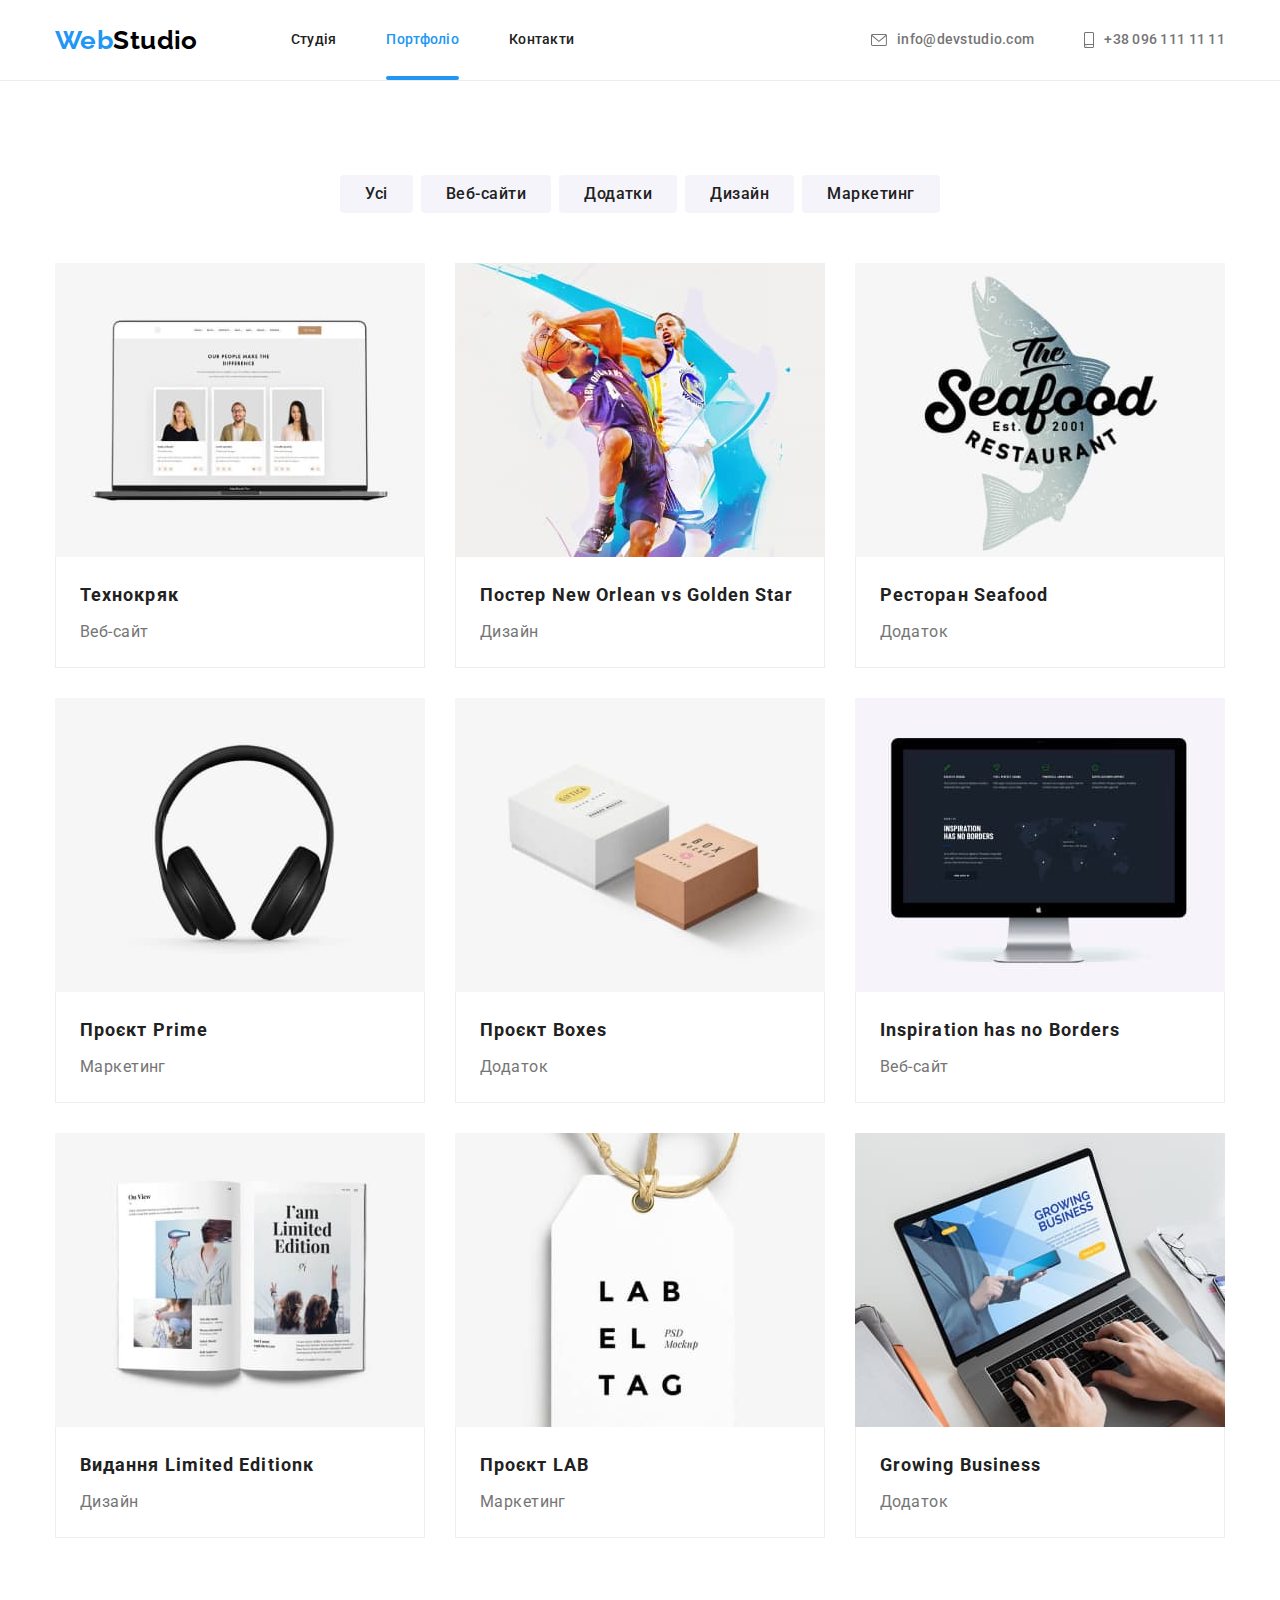
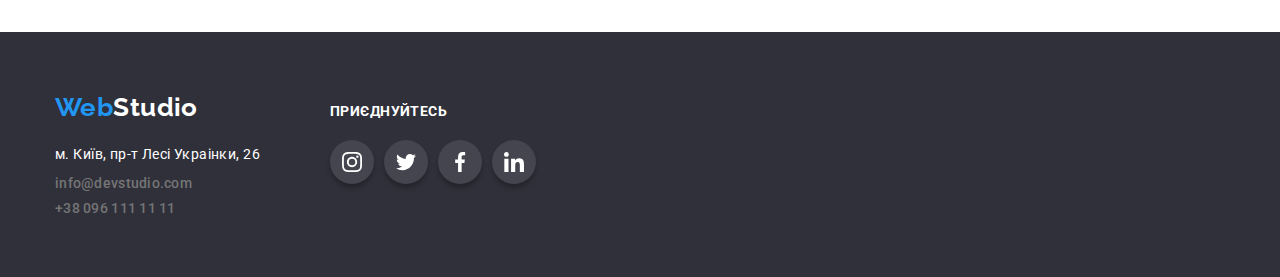
==== portfolio.html @ 2b31996e "Initial commit" ====
<!DOCTYPE html>
<html lang="uk">
  <head>
    <meta charset="UTF-8" />
    <meta http-equiv="X-UA-Compatible" content="IE=edge" />
    <meta name="viewport" content="width=device-width, initial-scale=1.0" />
    <link rel="preconnect" href="https://fonts.googleapis.com" />
    <link rel="preconnect" href="https://fonts.gstatic.com" crossorigin />
    <link
      href="https://fonts.googleapis.com/css2?family=Raleway:wght@700&family=Roboto:wght@400;500;700;900&display=swap"
      rel="stylesheet"
    />

    <link
      rel="stylesheet"
      href="https://cdnjs.cloudflare.com/ajax/libs/modern-normalize/1.0.0/modern-normalize.min.css"
    />
    <link rel="stylesheet" href="./styles/styles.css" />
    <title>Document</title>
  </head>
  <body>
    <!-- header -->

    <header class="header">
      <div class="container container-header">
        <a class="header-logo link" href="./index.html"
          ><span class="header-logo-web">Web</span>Studio
        </a>
        <nav class="header-nav">
          <ul class="header-nav-list list">
            <li class="header-item item"
              ><a class="header-list link" href="./index.html">Студія</a></li
            >
            <li class="header-item"
              ><a class="header-list link current" href="./portfolio.html">Портфоліо</a></li
            >
            <li class="header-item"><a class="header-list link" href="#">Контакти</a></li>
          </ul>
        </nav>

        <ul class="header-connection list">
          <li class="header-item-connect"
            ><a class="header-mail-tel link" href="mailto:info@devstudio.com">
              <svg class="header-mail" width="16" height="12">
                <use href="./images/icons.svg#envelope"></use>
              </svg>
              info@devstudio.com</a
            ></li
          >

          <li class="header-item-connect"
            ><a class="header-mail-tel link" href="tel:+380961111111">
              <svg class="header-tel" width="10px" height="16px">
                <use href="./images/icons.svg#smartphone"></use>
              </svg>
              +38 096 111 11 11</a
            ></li
          >
        </ul>
      </div>
    </header>
    <!-- main content -->
    <main>
      <!-- section-main -->
      <section class="section-port section">
        <div class="container">
          <h1 class="visually-hidden">Moї роботи</h1>

          <ul class="port-list-btn list">
            <li class="item-port"><button type="button" class="hero-btn-port">Усі</button></li>
            <li class="item-port"
              ><button type="button" class="hero-btn-port">Веб-сайти</button></li
            >
            <li class="item-port"><button type="button" class="hero-btn-port">Додатки</button></li>
            <li class="item-port"><button type="button" class="hero-btn-port">Дизайн</button></li>
            <li class="item-port"
              ><button type="button" class="hero-btn-port">Маркетинг</button></li
            >
          </ul>

          <ul class="list-port list">
            <li class="item-port-icon"
              ><a class="icon-port link" href="./portfolio.html"
                ><div class="portfolio-img">
                  <img src="./images/port1.jpg" alt="Технокряк" width="370" />
                  <div class="portoverlay">
                <p class="portoverlay-text">Ресурс пропонує комплексні пропозиції 
                  з різним рівнем функціоналу та сервісів. 
                  Все це дозволить відвідувачу отримати вичерпні 
                  відомості про компанію чи приватну особу.</p>
              </div>
                </div>

                <div class="portfolio-text">
                  <h2 class="title-port-small">Технокряк</h2>
                  <p class="text-port">Веб-сайт</p>
                </div>
              </a>
            </li>
            <li class="item-port-icon"
              ><a class="icon-port link" href="./portfolio.html">
                <div class="portfolio-img"
                  ><img src="./images/port2.jpg" alt="Дизайн" width="370"
                />
                <div class="portoverlay">
                <p class="portoverlay-text">Ресурс пропонує комплексні пропозиції 
                  з різним рівнем функціоналу та сервісів. 
                  Все це дозволить відвідувачу отримати вичерпні 
                  відомості про компанію чи приватну особу.</p>
              </div>
              
              </div>
                <div class="portfolio-text">
                  <h2 class="title-port-small">Постер New Orlean vs Golden Star</h2>
                  <p class="text-port">Дизайн</p>
                </div>
              </a>
            </li>
            <li class="item-port-icon"
              ><a class="icon-port link" href="./portfolio.html"
                ><div class="portfolio-img"
                  ><img src="./images/port3.jpg" alt="Додаток" width="370"
                />
                <div class="portoverlay">
                <p class="portoverlay-text">Ресурс пропонує комплексні пропозиції 
                  з різним рівнем функціоналу та сервісів. 
                  Все це дозволить відвідувачу отримати вичерпні 
                  відомості про компанію чи приватну особу.</p>
              </div>
              
              </div>

                <div class="portfolio-text">
                  <h2 class="title-port-small">Ресторан Seafood</h2>
                  <p class="text-port">Додаток</p>
                </div>
              </a>
            </li>
            <li class="item-port-icon"
              ><a class="icon-port link" href="./portfolio.html"
                ><div class="portfolio-img"
                  ><img src="./images/port4.jpg" alt="Маркетинг" width="370"
                />
                <div class="portoverlay">
                <p class="portoverlay-text">Ресурс пропонує комплексні пропозиції 
                  з різним рівнем функціоналу та сервісів. 
                  Все це дозволить відвідувачу отримати вичерпні 
                  відомості про компанію чи приватну особу.</p>
              </div>
              
              </div>
                <div class="portfolio-text">
                  <h2 class="title-port-small">Проєкт Prime</h2>
                  <p class="text-port">Маркетинг</p>
                </div>
              </a>
            </li>
            <li class="item-port-icon"
              ><a class="icon-port link" href="./portfolio.html"
                ><div class="portfolio-img"
                  ><img src="./images/port5.jpg" alt="Додаток" width="370"
                />
                <div class="portoverlay">
                <p class="portoverlay-text">Ресурс пропонує комплексні пропозиції 
                  з різним рівнем функціоналу та сервісів. 
                  Все це дозволить відвідувачу отримати вичерпні 
                  відомості про компанію чи приватну особу.</p>
              </div>
              
              </div>
                <div class="portfolio-text">
                  <h2 class="title-port-small">Проєкт Boxes</h2>
                  <p class="text-port">Додаток</p>
                </div>
              </a>
            </li>
            <li class="item-port-icon"
              ><a class="icon-port link" href="./portfolio.html"
                ><div class="portfolio-img"
                  ><img src="./images/port6.jpg" alt="Веб-сайт второй" width="370"
                />
                <div class="portoverlay">
                <p class="portoverlay-text">Ресурс пропонує комплексні пропозиції 
                  з різним рівнем функціоналу та сервісів. 
                  Все це дозволить відвідувачу отримати вичерпні 
                  відомості про компанію чи приватну особу.</p>
              </div>
              
              </div>
                <div class="portfolio-text">
                  <h2 class="title-port-small">Inspiration has no Borders</h2>
                  <p class="text-port">Веб-сайт</p>
                </div>
              </a>
            </li>
            <li class="item-port-icon"
              ><a class="icon-port link" href="./portfolio.html"
                ><div class="portfolio-img"
                  ><img src="./images/port7.jpg" alt="Дизайн второй" width="370"
                />
                <div class="portoverlay">
                <p class="portoverlay-text">Ресурс пропонує комплексні пропозиції 
                  з різним рівнем функціоналу та сервісів. 
                  Все це дозволить відвідувачу отримати вичерпні 
                  відомості про компанію чи приватну особу.</p>
              </div>
              
              </div>

                <div class="portfolio-text">
                  <h2 class="title-port-small">Видання Limited Editionк</h2>
                  <p class="text-port">Дизайн</p>
                </div>
              </a>
            </li>
            <li class="item-port-icon"
              ><a class="icon-port link" href="./portfolio.html"
                ><div class="portfolio-img"
                  ><img src="./images/port8.jpg" alt="Маркетинг второй" width="370"
                />
                <div class="portoverlay">
                <p class="portoverlay-text">Ресурс пропонує комплексні пропозиції 
                  з різним рівнем функціоналу та сервісів. 
                  Все це дозволить відвідувачу отримати вичерпні 
                  відомості про компанію чи приватну особу.</p>
              </div>
              
              </div>

                <div class="portfolio-text">
                  <h2 class="title-port-small">Проєкт LAB</h2>
                  <p class="text-port">Маркетинг</p>
                </div>
              </a>
            </li>
            <li class="item-port-icon"
              ><a class="icon-port link" href="./portfolio.html"
                ><div class="portfolio-img"
                  ><img src="./images/port9.jpg" alt="Додаток второй" width="370"
                />
                <div class="portoverlay">
                <p class="portoverlay-text">Ресурс пропонує комплексні пропозиції 
                  з різним рівнем функціоналу та сервісів. 
                  Все це дозволить відвідувачу отримати вичерпні 
                  відомості про компанію чи приватну особу.</p>
              </div>
              
              </div>
                <div class="portfolio-text">
                  <h2 class="title-port-small">Growing Business</h2>
                  <p class="text-port">Додаток</p>
                </div>
              </a>
            </li>
          </ul>
        </div>
      </section>
    </main>

    <!-- footer portfolio -->

    <footer class="footer-index">
      <div class="container footer-container">
        <div>
          <a class="logo-footer link" href="./index.html">
            <span class="logo-footer-web">Web</span>Studio
          </a>

          <address class="footrer-adress">
            <ul class="footer-list list">
              <li class="item-footer">
                <a
                  class="footer-link link"
                  href="https://goo.gl/maps/CPtrU1FHBa2aNyZL9"
                  target="_blank"
                  rel="noopener noreferrer nofollow"
                >
                  м. Київ, пр-т Лесі Украінки, 26
                </a>
              </li>

              <li class="item-footer">
                <a class="footer-mail-tel link" href="mailto:info@devstudio.com"
                  >info@devstudio.com</a
                >
              </li>
              <li class="item-footer">
                <a class="footer-mail-tel link" href="tel:+380961111111">+38 096 111 11 11</a>
              </li>
            </ul>
          </address>
        </div>
        <!--icon -->

        <div>
          <p class="footer-text">приєднуйтесь</p>
          <ul class="footer-soc list">
            <li>
              <a class="footer-icon link" href="">
                <svg class="footer-soc-link" width="20" height="20">
                  <use href="./images/icons.svg#instagram"></use>
                </svg>
              </a>
            </li>
            <li>
              <a class="footer-icon link" href="">
                <svg class="footer-soc-link" width="20" height="20">
                  <use href="./images/icons.svg#twitter"></use>
                </svg>
              </a>
            </li>
            <li>
              <a class="footer-icon link" href="">
                <svg class="footer-soc-link" width="20" height="20">
                  <use href="./images/icons.svg#facebook"></use>
                </svg>
              </a>
            </li>
            <li>
              <a class="footer-icon link" href="">
                <svg class="footer-soc-link" width="20" height="20">
                  <use href="./images/icons.svg#linkedin"></use>
                </svg>
              </a>
            </li>
          </ul>
        </div>
      </div>
    </footer>
  </body>
</html>
---- styles/styles.css ----
:root {
  --main-text-color: #212121;
  --secondary-text-color: #ffffff;
  --owner-text-color: #757575;
  --accent-color: #2196f3;
  --contener-color: #eeeeee;
  --logo-color-text: #000000;
  --buttons-port-color: #f5f4fa;
  --footer-text-color: rgba(255, 255, 255, 0.6);
  --background-footer-color: #2f303a;
  --background-section: #e5e5e5;
  --line-color: #ececec;
  --background-color: #ffffff;
  --icon-color: #afb1b8;
  --main-font: Roboto, sans-serif;
  --cubic: cubic-bezier(0.4, 0, 0.2, 1);
}

html {
  box-sizing: border-box;
}

*,
*::before,
*::after {
  box-sizing: inherit;
}

body {
  background-color: var(--secondary-text-color);
  color: var(--main-text-color);
  font-family: 'Roboto', sans-serif;
  font-size: 14px;
  letter-spacing: 0.03em;
}

/* fichi */

.link {
  text-decoration: none;
  font-style: normal;
}
.list {
  list-style: none;
  margin: 0;
  padding: 0;
}
img {
  display: block;
  max-width: 100%;
  height: auto;
}

h1,
h2,
h3,
h4,
h5,
h6,
p {
  margin: 0;
}

.container {
  width: 1200px;
  padding-left: 15px;
  padding-right: 15px;
  margin: 0 auto;
}

.section {
  padding-top: 94px;
  padding-bottom: 94px;
}

/* index */

/* header */
.header {
  background-color: var(--secondary-text-color);
  border-bottom: 1px solid var(--line-color);
}

.container-header {
  display: flex;
  flex-direction: row;
  align-items: center;
}

.header-nav {
  margin-left: 93px;
}

.header-nav-list {
  display: flex;
  align-items: center;
}

.header-nav-list .header-item:not(:last-child) {
  margin-right: 50px;
}

.header-connection {
  display: flex;
  margin-left: auto;
}

.header-item-connect:not(:last-child) {
  margin-right: 50px;
}

.header-mail {
  fill: currentColor;
}

.header-tel {
  fill: currentColor;
}

.header-logo {
  font-family: 'Raleway';
  font-weight: 700;
  font-size: 26px;
  line-height: 1.19;
  color: #000000;
  transition: color 250ms var(--cubic);
}
.header-logo:hover,
.header-logo:focus {
  color: #2196f3;
}

.header-logo-web {
  color: var(--accent-color);
}

.header-list {
  display: block;
  padding-top: 32px;
  padding-bottom: 32px;
  font-weight: 500;
  line-height: 1.14;
  letter-spacing: 0.02em;
  color: var(--main-text-color);
  transition: color 250ms var(--cubic);
}

.current {
  position: relative;
  color: var(--accent-color);
}

.current::after {
  content: '';
  position: absolute;
  width: 100%;
  height: 4px;
  left: 0;
  bottom: 0;
  background: #2196f3;
  border-radius: 2px;
}

.header-list.link:hover,
.header-mail-tel:hover,
.header-list.link:focus,
.header-mail-tel:focus {
  color: var(--accent-color);
}

.header-mail-tel {
  display: flex;
  justify-content: center;
  align-items: center;
  gap: 10px;
  font-weight: 500;
  line-height: 1.14;
  letter-spacing: 0.02em;
  color: var(--owner-text-color);
  transition: color 250ms var(--cubic);
}

/* main */

.overlay {
  padding: 200px 0;
  max-width: 1600px;
  height: 600px;
  margin: 0 auto;
  background-image: linear-gradient(rgba(47, 48, 58, 0.4), rgba(47, 48, 58, 0.4)),
    url(../images/Img_hero.jpg);
  text-align: center;
  background-repeat: no-repeat;
  background-position: center;
  background-size: cover;
}

.hero-title {
  margin-top: 0px;
  margin-bottom: 30px;
  margin-left: auto;
  margin-right: auto;
  width: 696px;
  font-weight: 900;
  font-size: 44px;
  line-height: 1.36;
  letter-spacing: 0.06em;
  text-transform: uppercase;
  color: var(--secondary-text-color);
  align-items: center;
}

.hero-btn {
  margin: auto;
  align-items: center;
  text-align: center;
  font-family: inherit;
  min-width: 216px;
  min-height: 50px;
  padding: 10px 32px;
  font-weight: 700;
  font-size: 16px;
  line-height: 1.88;
  letter-spacing: 0.06em;
  color: var(--background-color);
  background: var(--accent-color);
  cursor: pointer;
  transition: color 250ms var(--cubic);
}
.hero-btn.button {
  box-shadow: 0px 4px 4px rgba(0, 0, 0, 0.15);
  border-radius: 4px;
  border: none;
}

.hero-btn:hover,
.hero-btn:focus {
  background-color: #188ce8;
}

/* section2 */

.visually-hidden {
  position: absolute;
  white-space: nowrap;
  width: 1px;
  height: 1px;
  overflow: hidden;
  border: 0;
  padding: 0;
  clip: rect(0 0 0 0);
  clip-path: inset(50%);
  margin: -1px;
}

.list-benefits {
  display: flex;
  flex-direction: row;
  column-gap: 30px;
}

.list-benefits .item-benefits {
  flex-basis: calc((100%-30px * 3) / 4);
}

.benefits-cart {
  display: flex;
  align-items: center;
  justify-content: center;
  margin-bottom: 30px;
  width: 270px;
  height: 120px;
  background-color: var(--buttons-port-color);
}

.title-benefits {
  margin-bottom: 10px;
  font-weight: 700;
  line-height: 1.14;
  font-size: 14px;
  text-transform: uppercase;
  color: var(--main-text-color);
}

.text-benefits {
  line-height: 1.71;
  color: var(--owner-text-color);
}
/* section3 */

.section-work {
  padding-top: 0;
}
.title-work,
.title-team {
  margin-bottom: 50px;
  margin-top: 0px;
  font-weight: 700;
  font-size: 36px;
  line-height: 1.16;
  text-align: center;
}
.list-work {
  display: flex;
  flex-direction: row;
  column-gap: 30px;
}
.item-work {
  position: relative;
}

.minioverlay-text {
   position: absolute;
  bottom: 0;
  width: 100%; 
  font-weight: 700;  
  line-height: 1.14; 
  height: 70px;
  display: flex;
  align-items: center;
  justify-content: center;
  text-transform: uppercase;   
  color: var(--background-color);  
  background: rgba(47, 48, 58, 0.8);
  


}

/* section4 */
.section-team {
  background: var(--buttons-port-color);
}

.list-team {
  display: flex;
  flex-direction: row;
  column-gap: 30px;
}
.list-team .item-team {
  background: var(--background-color);
  box-shadow: 0px 1px 3px rgba(0, 0, 0, 0.12), 0px 1px 1px rgba(0, 0, 0, 0.14),
    0px 2px 1px rgba(0, 0, 0, 0.2);
  border-radius: 0px 0px 4px 4px;
}
.card-team {
  padding: 30px 0;
}
.list-soc {
  margin: auto;
  display: flex;
  justify-content: center;
  gap: 10px;
}
.link-team {
  display: flex;
  justify-content: center;
  align-items: center;
  width: 44px;
  height: 44px;
  border-radius: 50%;
  color: var(--icon-color);
  background-color: var(--background-color);
  transition: background-color 250ms var(--cubic), color 250ms var(--cubic);
}

.link-team:hover,
.link-team:focus {
  background-color: var(--accent-color);
  color: var(--background-color);
}
.soc-link {
  fill: currentColor;
}

.title-team-small {
  margin-bottom: 10px;
  font-weight: 500;
  font-size: 16px;
  line-height: 1.19;
  text-align: center;
}

.text-team {
  font-weight: 400;
  font-size: 16px;
  line-height: 1.19;
  color: var(--owner-text-color);
  text-align: center;
  margin-bottom: 16px;
}

/* <!-- section5  regular customers --> */
.customers-titlle {
  margin-bottom: 50px;
  margin-top: 0px;
  font-size: 36px;
  line-height: 1.17;
  color: var(--main-text-color);
  text-align: center;
}
.customers-list {
  display: flex;
  gap: 30px;
}
.customers-link {
  display: flex;
  justify-content: center;
  align-items: center;
  width: 170px;
  height: 92px;
  border: 1px solid currentColor;
  border-radius: 4px;
  color: var(--icon-color);
  transition: color 250ms var(--cubic);
}
.customers-link:hover,
.customers-link:focus {
  color: var(--accent-color);
}

.customers-icon {
  fill: currentColor;
}

/* footer */

.footer-index {
  background: var(--background-footer-color);
  padding: 60px 0;
}

.footer-index .logo-footer {
  display: inline-block;
  margin-bottom: 20px;
}

.logo-footer {
  font-family: 'Raleway';
  font-weight: 700;
  font-size: 26px;
  line-height: 1.19;
  color: var(--background-color);
  transition: color 250ms var(--cubic);
}

.logo-footer-web {
  color: var(--accent-color);
}
.logo-footer:hover,
.logo-footer:focus {
  color: var(--accent-color);
}

.footer-list {
  font-style: normal;
  line-height: 1.71;
}

.footer-mail-tel {
  display: flex;
  align-items: center;
  gap: 10px;
  font-weight: 500;
  line-height: 1.14;
  letter-spacing: 0.02em;
  color: var(--owner-text-color);
  transition: color 250ms var(--cubic);
}

.footer-list .item-footer + .item-footer {
  margin-top: 9px;
}

.footer-link {
  font-weight: 400;
  font-size: 14px;
  line-height: 1.71;
  color: var(--background-color);
  transition: color 250ms var(--cubic);
}
.footer-link.link:hover,
.footer-mail-tel:hover,
.footer-link.link:focus,
.footer-mail-tel:focus {
  color: var(--accent-color);
}

.footer-container {
  display: flex;
  align-items: baseline;
  gap: 70px;
}

.footer-text {
  margin-bottom: 20px;
  font-weight: 700;
  font-size: 14px;
  line-height: 1.14;
  text-transform: uppercase;
  color: var(--background-color);
}
.footer-soc {
  display: flex;
  gap: 10px;
}

.footer-icon {
  display: flex;
  justify-content: center;
  align-items: center;
  width: 44px;
  height: 44px;
  border-radius: 50%;
  background-color: rgba(255, 255, 255, 0.1);
  box-shadow: 0px 4px 4px rgb(0 0 0 / 25%);
  color: var(--background-color);
  transition: background-color 250ms var(--cubic), color 250ms var(--cubic);
}
.footer-icon:hover,
.footer-icon:focus {
  background-color: var(--accent-color);
  color: var(--background-color);
}

.footer-soc-link {
  fill: currentColor;
}

/* portfolio */

.port-list-btn {
  margin-bottom: 50px;
  display: flex;
  justify-content: center;
  column-gap: 8px;
}

.hero-btn-port:first-child {
  padding-left: 25px;
  padding-right: 25px;
}

.hero-btn-port {
  display: block;
  padding: 6px 22px;
  font-family: inherit;
  font-weight: 500;
  font-size: 16px;
  line-height: 1.62;
  text-align: center;
  letter-spacing: 0.03em;
  color: var(--main-text-color);
  background-color: var(--buttons-port-color);
  border: none;
  border-radius: 4px;
  cursor: pointer;
  transition: background-color 250ms var(--cubic), color 250ms var(--cubic),
    box-shadow 250ms var(--cubic);
}
.hero-btn-port:hover,
.hero-btn-port:focus {
  color: var(--secondary-text-color);
  background: var(--accent-color);
  box-shadow: 0px 3px 1px rgba(0, 0, 0, 0.1), 0px 1px 2px rgba(0, 0, 0, 0.08),
    0px 2px 2px rgba(0, 0, 0, 0.12);
}

/* list card */

.list-port {
  display: flex;
  flex-wrap: wrap;
  gap: 30px;
}

.item-port-icon {
  width: 370px;
}
.icon-port {
  display: block;
  transition: box-shadow 250ms var(--cubic);
}
.portfolio-img {
  position: relative;
  overflow: hidden;
}

.portoverlay {
  position: absolute;
  top: 0;
  left: 0;
  width: 100%;
  height: 100%;
  transform: translateY(100%);
  transition: transform 250ms var(--cubic);
  color: var(--background-color);
  background: rgba(33, 150, 243, 0.9);
}
.icon-port:hover .portoverlay,
.icon-port:focus .portoverlay {
  transform: translateY(0);
}

.portoverlay-text {
  font-family: 'Roboto';
  font-style: normal;
  font-weight: 400;
  font-size: 18px;
  line-height: 28px;
  letter-spacing: 0.03em;
  text-align: center;
  padding: 63px 24px;
  color: var(--background-color);
}

.icon-port:hover,
.icon-port:focus {
  box-shadow: 0px 1px 1px rgba(0, 0, 0, 0.12), 0px 4px 4px rgba(0, 0, 0, 0.06),
    1px 4px 6px rgba(0, 0, 0, 0.16);
}

.portfolio-text {
  padding: 20px 24px;
  border: 1px solid var(--contener-color);
  border-top: none;
}

.title-port-small {
  font-size: 18px;
  line-height: 2;
  letter-spacing: 0.06em;
  color: var(--main-text-color);
}
.text-port {
  margin-top: 4px;
  font-weight: 400;
  font-size: 16px;
  line-height: 1.88;
  color: var(--owner-text-color);
}

.backdrop {
  position: fixed;
  top: 0;
  left: 0;
  width: 100%;
  height: 100%; 

  background-color: rgba(0, 0, 0, 0.2);
  opacity: 1;
  transition: opacity 250ms var(--cubic), 
  visibility 250ms var(--cubic)
}

.is-hidden{
  opacity: 0;
  visibility: hidden;
  pointer-events: none;
} 

.modal{
  width: 528px;
  height: 581px;
  position: absolute;
  top: 50%;
  left: 50%;
  background: #ffffff;
  box-shadow: 0px 1px 3px rgba(0, 0, 0, 0.12), 0px 1px 1px rgba(0, 0, 0, 0.14),
    0px 2px 1px rgba(0, 0, 0, 0.2);
  border-radius: 4px;
  transform: translate(-50%, -50%) scale(1);
  transition: transform 250ms var(--cubic);
}


.modal-btn{
  position: absolute;
  width: 30px;
  height: 30px;
  top: 8px;
  right: 8px;
  padding: 0px;
  display: inline-flex;
  align-items: center;
  justify-content: center;
  color: #afb1b8;
  background: #FFFFFF;
  border-radius: 50%;
  border: 1px solid currentColor;
  transition: color 250ms var(--cubic);
  cursor: pointer;
}
.modal-btn:hover,
.modal-btn:focus
{ color: var(--accent-color);

}
.modal-icon{
  fill: currentColor;
}
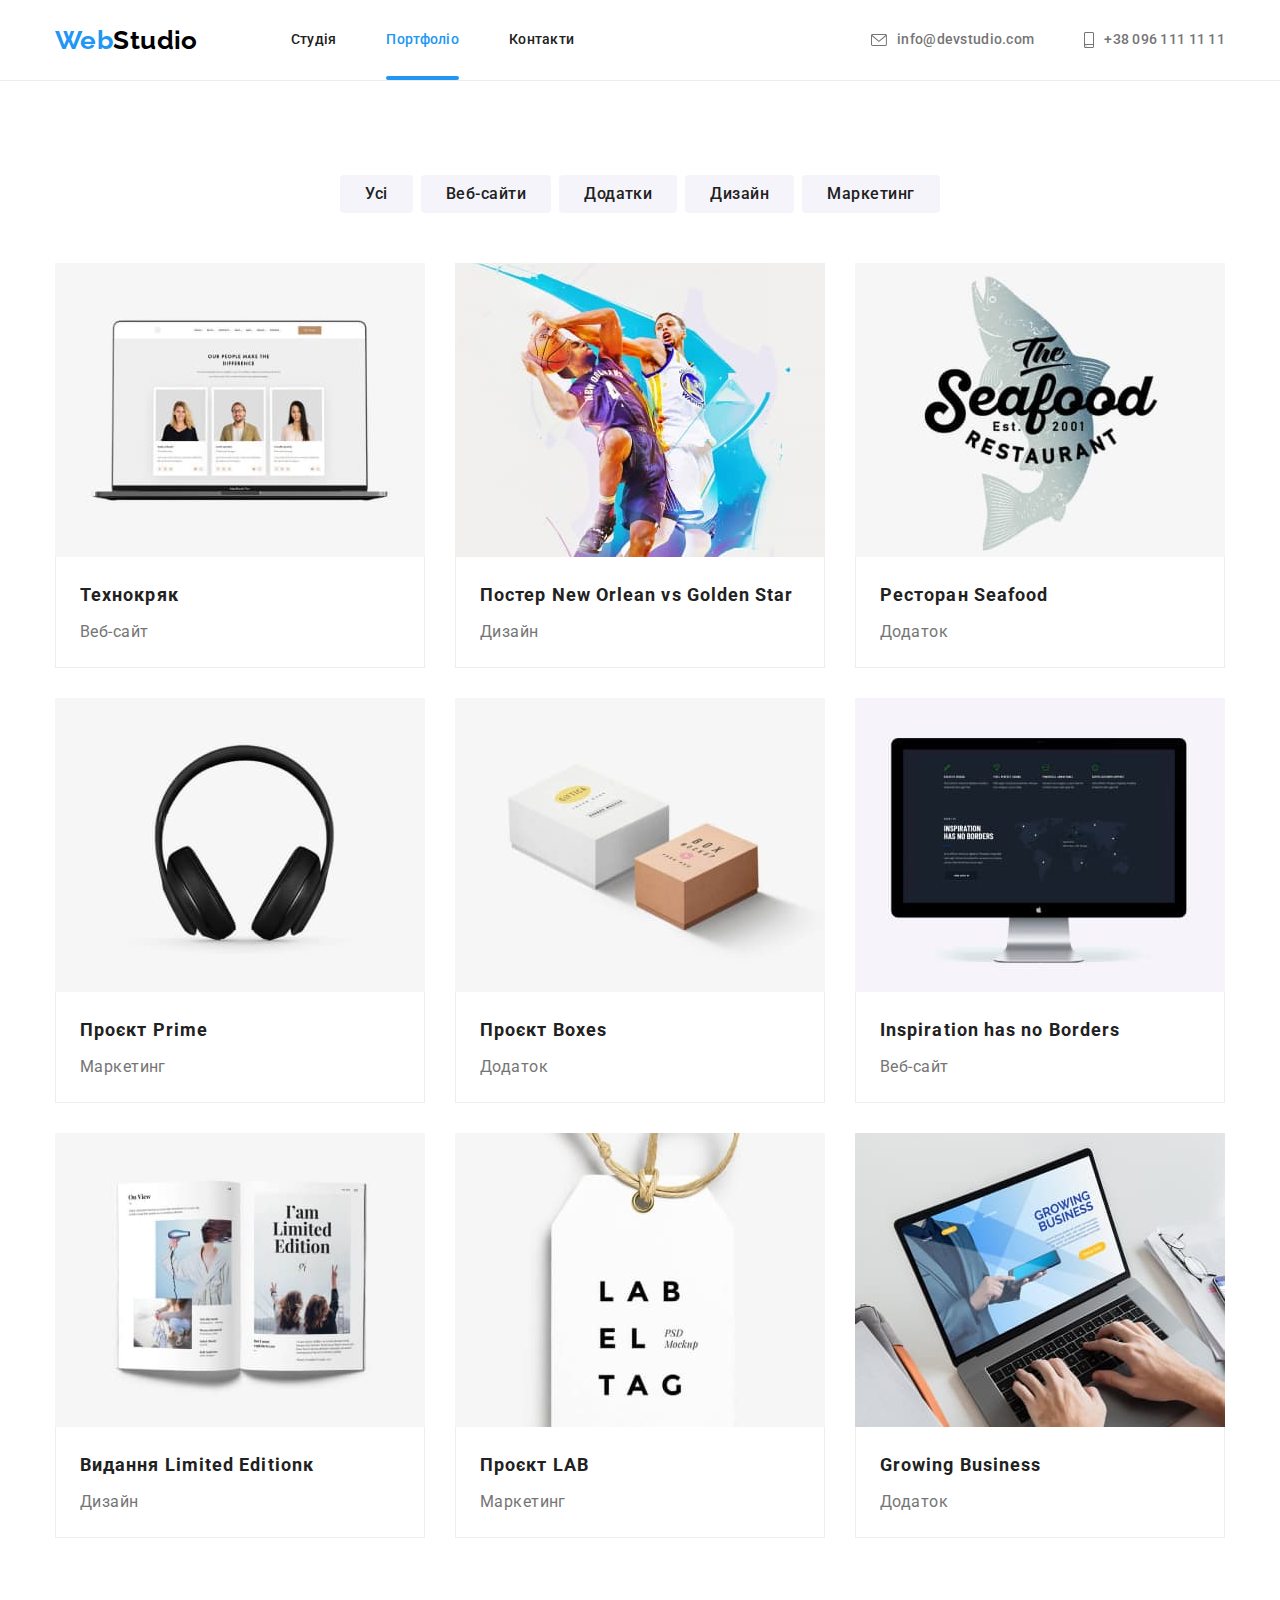
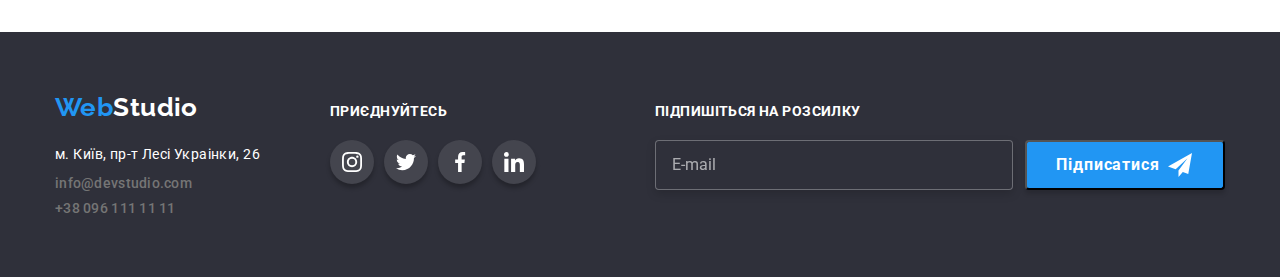
==== commit 1971a708: "верстка и оформление форм" ====
--- a/portfolio.html
+++ b/portfolio.html
@@ -84,11 +84,12 @@
                 ><div class="portfolio-img">
                   <img src="./images/port1.jpg" alt="Технокряк" width="370" />
                   <div class="portoverlay">
-                <p class="portoverlay-text">Ресурс пропонує комплексні пропозиції 
-                  з різним рівнем функціоналу та сервісів. 
-                  Все це дозволить відвідувачу отримати вичерпні 
-                  відомості про компанію чи приватну особу.</p>
-              </div>
+                    <p class="portoverlay-text"
+                      >Ресурс пропонує комплексні пропозиції з різним рівнем функціоналу та
+                      сервісів. Все це дозволить відвідувачу отримати вичерпні відомості про
+                      компанію чи приватну особу.</p
+                    >
+                  </div>
                 </div>
 
                 <div class="portfolio-text">
@@ -100,16 +101,15 @@
             <li class="item-port-icon"
               ><a class="icon-port link" href="./portfolio.html">
                 <div class="portfolio-img"
-                  ><img src="./images/port2.jpg" alt="Дизайн" width="370"
-                />
-                <div class="portoverlay">
-                <p class="portoverlay-text">Ресурс пропонує комплексні пропозиції 
-                  з різним рівнем функціоналу та сервісів. 
-                  Все це дозволить відвідувачу отримати вичерпні 
-                  відомості про компанію чи приватну особу.</p>
-              </div>
-              
-              </div>
+                  ><img src="./images/port2.jpg" alt="Дизайн" width="370" />
+                  <div class="portoverlay">
+                    <p class="portoverlay-text"
+                      >Ресурс пропонує комплексні пропозиції з різним рівнем функціоналу та
+                      сервісів. Все це дозволить відвідувачу отримати вичерпні відомості про
+                      компанію чи приватну особу.</p
+                    >
+                  </div>
+                </div>
                 <div class="portfolio-text">
                   <h2 class="title-port-small">Постер New Orlean vs Golden Star</h2>
                   <p class="text-port">Дизайн</p>
@@ -119,16 +119,15 @@
             <li class="item-port-icon"
               ><a class="icon-port link" href="./portfolio.html"
                 ><div class="portfolio-img"
-                  ><img src="./images/port3.jpg" alt="Додаток" width="370"
-                />
-                <div class="portoverlay">
-                <p class="portoverlay-text">Ресурс пропонує комплексні пропозиції 
-                  з різним рівнем функціоналу та сервісів. 
-                  Все це дозволить відвідувачу отримати вичерпні 
-                  відомості про компанію чи приватну особу.</p>
-              </div>
-              
-              </div>
+                  ><img src="./images/port3.jpg" alt="Додаток" width="370" />
+                  <div class="portoverlay">
+                    <p class="portoverlay-text"
+                      >Ресурс пропонує комплексні пропозиції з різним рівнем функціоналу та
+                      сервісів. Все це дозволить відвідувачу отримати вичерпні відомості про
+                      компанію чи приватну особу.</p
+                    >
+                  </div>
+                </div>
 
                 <div class="portfolio-text">
                   <h2 class="title-port-small">Ресторан Seafood</h2>
@@ -139,16 +138,15 @@
             <li class="item-port-icon"
               ><a class="icon-port link" href="./portfolio.html"
                 ><div class="portfolio-img"
-                  ><img src="./images/port4.jpg" alt="Маркетинг" width="370"
-                />
-                <div class="portoverlay">
-                <p class="portoverlay-text">Ресурс пропонує комплексні пропозиції 
-                  з різним рівнем функціоналу та сервісів. 
-                  Все це дозволить відвідувачу отримати вичерпні 
-                  відомості про компанію чи приватну особу.</p>
-              </div>
-              
-              </div>
+                  ><img src="./images/port4.jpg" alt="Маркетинг" width="370" />
+                  <div class="portoverlay">
+                    <p class="portoverlay-text"
+                      >Ресурс пропонує комплексні пропозиції з різним рівнем функціоналу та
+                      сервісів. Все це дозволить відвідувачу отримати вичерпні відомості про
+                      компанію чи приватну особу.</p
+                    >
+                  </div>
+                </div>
                 <div class="portfolio-text">
                   <h2 class="title-port-small">Проєкт Prime</h2>
                   <p class="text-port">Маркетинг</p>
@@ -158,16 +156,15 @@
             <li class="item-port-icon"
               ><a class="icon-port link" href="./portfolio.html"
                 ><div class="portfolio-img"
-                  ><img src="./images/port5.jpg" alt="Додаток" width="370"
-                />
-                <div class="portoverlay">
-                <p class="portoverlay-text">Ресурс пропонує комплексні пропозиції 
-                  з різним рівнем функціоналу та сервісів. 
-                  Все це дозволить відвідувачу отримати вичерпні 
-                  відомості про компанію чи приватну особу.</p>
-              </div>
-              
-              </div>
+                  ><img src="./images/port5.jpg" alt="Додаток" width="370" />
+                  <div class="portoverlay">
+                    <p class="portoverlay-text"
+                      >Ресурс пропонує комплексні пропозиції з різним рівнем функціоналу та
+                      сервісів. Все це дозволить відвідувачу отримати вичерпні відомості про
+                      компанію чи приватну особу.</p
+                    >
+                  </div>
+                </div>
                 <div class="portfolio-text">
                   <h2 class="title-port-small">Проєкт Boxes</h2>
                   <p class="text-port">Додаток</p>
@@ -177,16 +174,15 @@
             <li class="item-port-icon"
               ><a class="icon-port link" href="./portfolio.html"
                 ><div class="portfolio-img"
-                  ><img src="./images/port6.jpg" alt="Веб-сайт второй" width="370"
-                />
-                <div class="portoverlay">
-                <p class="portoverlay-text">Ресурс пропонує комплексні пропозиції 
-                  з різним рівнем функціоналу та сервісів. 
-                  Все це дозволить відвідувачу отримати вичерпні 
-                  відомості про компанію чи приватну особу.</p>
-              </div>
-              
-              </div>
+                  ><img src="./images/port6.jpg" alt="Веб-сайт второй" width="370" />
+                  <div class="portoverlay">
+                    <p class="portoverlay-text"
+                      >Ресурс пропонує комплексні пропозиції з різним рівнем функціоналу та
+                      сервісів. Все це дозволить відвідувачу отримати вичерпні відомості про
+                      компанію чи приватну особу.</p
+                    >
+                  </div>
+                </div>
                 <div class="portfolio-text">
                   <h2 class="title-port-small">Inspiration has no Borders</h2>
                   <p class="text-port">Веб-сайт</p>
@@ -196,16 +192,15 @@
             <li class="item-port-icon"
               ><a class="icon-port link" href="./portfolio.html"
                 ><div class="portfolio-img"
-                  ><img src="./images/port7.jpg" alt="Дизайн второй" width="370"
-                />
-                <div class="portoverlay">
-                <p class="portoverlay-text">Ресурс пропонує комплексні пропозиції 
-                  з різним рівнем функціоналу та сервісів. 
-                  Все це дозволить відвідувачу отримати вичерпні 
-                  відомості про компанію чи приватну особу.</p>
-              </div>
-              
-              </div>
+                  ><img src="./images/port7.jpg" alt="Дизайн второй" width="370" />
+                  <div class="portoverlay">
+                    <p class="portoverlay-text"
+                      >Ресурс пропонує комплексні пропозиції з різним рівнем функціоналу та
+                      сервісів. Все це дозволить відвідувачу отримати вичерпні відомості про
+                      компанію чи приватну особу.</p
+                    >
+                  </div>
+                </div>
 
                 <div class="portfolio-text">
                   <h2 class="title-port-small">Видання Limited Editionк</h2>
@@ -216,16 +211,15 @@
             <li class="item-port-icon"
               ><a class="icon-port link" href="./portfolio.html"
                 ><div class="portfolio-img"
-                  ><img src="./images/port8.jpg" alt="Маркетинг второй" width="370"
-                />
-                <div class="portoverlay">
-                <p class="portoverlay-text">Ресурс пропонує комплексні пропозиції 
-                  з різним рівнем функціоналу та сервісів. 
-                  Все це дозволить відвідувачу отримати вичерпні 
-                  відомості про компанію чи приватну особу.</p>
-              </div>
-              
-              </div>
+                  ><img src="./images/port8.jpg" alt="Маркетинг второй" width="370" />
+                  <div class="portoverlay">
+                    <p class="portoverlay-text"
+                      >Ресурс пропонує комплексні пропозиції з різним рівнем функціоналу та
+                      сервісів. Все це дозволить відвідувачу отримати вичерпні відомості про
+                      компанію чи приватну особу.</p
+                    >
+                  </div>
+                </div>
 
                 <div class="portfolio-text">
                   <h2 class="title-port-small">Проєкт LAB</h2>
@@ -236,16 +230,15 @@
             <li class="item-port-icon"
               ><a class="icon-port link" href="./portfolio.html"
                 ><div class="portfolio-img"
-                  ><img src="./images/port9.jpg" alt="Додаток второй" width="370"
-                />
-                <div class="portoverlay">
-                <p class="portoverlay-text">Ресурс пропонує комплексні пропозиції 
-                  з різним рівнем функціоналу та сервісів. 
-                  Все це дозволить відвідувачу отримати вичерпні 
-                  відомості про компанію чи приватну особу.</p>
-              </div>
-              
-              </div>
+                  ><img src="./images/port9.jpg" alt="Додаток второй" width="370" />
+                  <div class="portoverlay">
+                    <p class="portoverlay-text"
+                      >Ресурс пропонує комплексні пропозиції з різним рівнем функціоналу та
+                      сервісів. Все це дозволить відвідувачу отримати вичерпні відомості про
+                      компанію чи приватну особу.</p
+                    >
+                  </div>
+                </div>
                 <div class="portfolio-text">
                   <h2 class="title-port-small">Growing Business</h2>
                   <p class="text-port">Додаток</p>
@@ -292,7 +285,7 @@
         </div>
         <!--icon -->
 
-        <div>
+        <div class="footer-group">
           <p class="footer-text">приєднуйтесь</p>
           <ul class="footer-soc list">
             <li>
@@ -325,6 +318,20 @@
             </li>
           </ul>
         </div>
+        <div class="footer-form">
+          <p class="footer-text">Підпишіться на розсилку</p>
+          <form class="footer-form-group">
+            <label class="footer-label" for="mail">
+              <input class="footer-field" type="email" name="mail" id="mail" placeholder="E-mail" />
+            </label>
+            <button class="footer-form-btn" type="submit"
+              ><svg class="footer-form-icon" width="24px" height="24px">
+                <use href="./images/icons.svg#iconsend"></use>
+              </svg>
+              Підписатися</button
+            >
+          </form>
+        </div>
       </div>
     </footer>
   </body>
--- a/styles/styles.css
+++ b/styles/styles.css
@@ -310,21 +310,18 @@
 }
 
 .minioverlay-text {
-   position: absolute;
+  position: absolute;
   bottom: 0;
-  width: 100%; 
-  font-weight: 700;  
-  line-height: 1.14; 
+  width: 100%;
+  font-weight: 700;
+  line-height: 1.14;
   height: 70px;
   display: flex;
   align-items: center;
   justify-content: center;
-  text-transform: uppercase;   
-  color: var(--background-color);  
+  text-transform: uppercase;
+  color: var(--background-color);
   background: rgba(47, 48, 58, 0.8);
-  
-
-
 }
 
 /* section4 */
@@ -491,6 +488,9 @@
   align-items: baseline;
   gap: 70px;
 }
+.footer-group {
+  margin-right: auto;
+}
 
 .footer-text {
   margin-bottom: 20px;
@@ -525,6 +525,67 @@
 
 .footer-soc-link {
   fill: currentColor;
+}
+
+.footer-form-group {
+  display: flex;
+  gap: 12px;
+}
+
+.footer-field {
+  padding-top: 15px;
+  padding-bottom: 15px;
+  padding-left: 16px;
+  padding-right: 0;
+  border-radius: 4px;
+  width: 358px;
+  height: 50px;
+  background-color: var(--background-footer-color);
+  color: #ffffff;
+  border: 1px solid rgba(255, 255, 255, 0.3);
+  filter: drop-shadow(0px 4px 4px rgba(0, 0, 0, 0.15));
+}
+.footer-field::placeholder {
+  font-family: 'Roboto';
+  font-style: normal;
+  font-weight: 400;
+  font-size: 16px;
+  line-height: 20px;
+  color: rgba(255, 255, 255, 0.6);
+}
+
+.footer-form-btn {
+  position: relative;
+  width: 200px;
+  height: 50px;
+  font-family: inherit;
+  font-weight: 700;
+  font-size: 16px;
+  line-height: 1.88;
+  padding-left: 28px;
+  padding-right: 62px;
+  padding-top: 0;
+  padding-bottom: 0;
+  letter-spacing: 0.06em;
+  color: #ffffff;
+  border-radius: 4px;
+  cursor: pointer;
+  background: var(--accent-color);
+  box-shadow: 0px 4px 4px rgba(0, 0, 0, 0.15);
+  transition: color 250ms var(--cubic), box-shadow 250ms var(--cubic);
+}
+.footer-form-btn:hover,
+.footer-form-btn:focus {
+  background: #188ce8;
+  box-shadow: 0px 4px 4px rgba(0, 0, 0, 0.15);
+}
+
+.footer-form-icon {
+  position: absolute;
+  top: 50%;
+  left: 50%;
+  margin-left: 55px;
+  transform: translate(-50%, -50%);
 }
 
 /* portfolio */
@@ -645,23 +706,23 @@
   top: 0;
   left: 0;
   width: 100%;
-  height: 100%; 
+  height: 100%;
 
   background-color: rgba(0, 0, 0, 0.2);
   opacity: 1;
-  transition: opacity 250ms var(--cubic), 
-  visibility 250ms var(--cubic)
-}
-
-.is-hidden{
+  transition: opacity 250ms var(--cubic), visibility 250ms var(--cubic);
+}
+
+.is-hidden {
   opacity: 0;
   visibility: hidden;
   pointer-events: none;
-} 
-
-.modal{
+}
+/* -------------modal_window------------------- */
+.modal {
   width: 528px;
   height: 581px;
+  padding: 40px;
   position: absolute;
   top: 50%;
   left: 50%;
@@ -673,8 +734,7 @@
   transition: transform 250ms var(--cubic);
 }
 
-
-.modal-btn{
+.modal-btn {
   position: absolute;
   width: 30px;
   height: 30px;
@@ -685,19 +745,168 @@
   align-items: center;
   justify-content: center;
   color: #afb1b8;
-  background: #FFFFFF;
+  background: #ffffff;
   border-radius: 50%;
   border: 1px solid currentColor;
   transition: color 250ms var(--cubic);
   cursor: pointer;
 }
 .modal-btn:hover,
-.modal-btn:focus
-{ color: var(--accent-color);
-
-}
-.modal-icon{
+.modal-btn:focus {
+  color: var(--accent-color);
+}
+.modal-icon {
   fill: currentColor;
 }
 
-
+.modal-label-text {
+  display: block;
+  margin-bottom: 12px;
+  text-align: center;
+  font-weight: 700;
+  font-size: 20px;
+  line-height: 1.15;
+  text-align: center;
+  color: var(--main-text-color);
+}
+.modal-form-label {
+  display: block;
+  font-size: 16px;
+  margin-bottom: 10px;
+
+  font-weight: 400;
+  font-size: 12px;
+  line-height: 1.16;
+  letter-spacing: 0.01em;
+
+  color: #757575;
+}
+.modal-form-wrapper {
+  position: relative;
+  margin-bottom: 10px;
+}
+.modal-form-field {
+  width: 100%;
+  height: 40px;
+  padding-left: 42px;
+  padding-right: 42px;
+  border: 1px solid rgba(33, 33, 33, 0.2);
+  border-radius: 4px;
+  outline: 1px solid transparent;
+  outline-offset: -1px;
+  transition: outline 250ms var(--cubic), box-shadow 250ms var(--cubic), color 250ms var(--cubic);
+}
+.modal-form-field:focus {
+  outline: 1px solid var(--accent-color);
+  box-shadow: 0px 1px 3px rgba(0, 0, 0, 0.12), 0px 1px 1px rgba(0, 0, 0, 0.14),
+    0px 2px 1px rgba(0, 0, 0, 0.2);
+  color: var(--accent-color);
+}
+
+.modal-form-icon {
+  position: absolute;
+  top: 50%;
+  left: 12px;
+  transform: translateY(-50%);
+  transition: fill 250ms var(--cubic);
+}
+.modal-form-field:focus + .modal-form-icon {
+  fill: #2196f3;
+}
+
+.modal-form-message {
+  display: block;
+  width: 100%;
+  height: 96px;
+  margin-bottom: 20px;
+  resize: none;
+  padding: 14px 20px;
+ 
+font-weight: 400;
+font-size: 12px;
+line-height: 1.16px;
+letter-spacing: 0.01em;
+color: rgba(117, 117, 117, 0.5);
+
+
+
+  border: 1px solid rgba(33, 33, 33, 0.2);
+  border-radius: 4px;
+  outline: 1px solid transparent;
+  outline-offset: -1px;
+  transition: outline 250ms var(--cubic), box-shadow 250ms var(--cubic), color 250ms var(--cubic);
+}
+.modal-form-message:focus {
+  outline: 1px solid #2196f3;
+  box-shadow: 0px 1px 3px rgba(0, 0, 0, 0.12), 0px 1px 1px rgba(0, 0, 0, 0.14),
+    0px 2px 1px rgba(0, 0, 0, 0.2);
+  color: #2196f3;
+}
+
+.modal-form-agreement {
+  display: flex;
+  margin-bottom: 30px;
+  gap: 7px;
+  justify-content: center;
+  align-items: center;
+}
+
+.modal-form-label-agreement {
+  font-weight: 400;
+  font-size: 14px;
+  line-height: 1.71;
+  color: #757575;
+  user-select: none;
+}
+.modal-form-link {
+  color: #2196f3;
+  text-underline-offset: 3px;
+}
+.modal-form-checkbox {
+  appearance: none;
+  width: 16px;
+  height: 15px;
+
+  outline: 2px solid transparent;
+  outline-offset: -2px;
+  border: 2px solid #212121;
+  border-radius: 2px;
+  background-repeat: no-repeat;
+  background-position: center;
+  background-size: 0;
+  transition: background-size 250ms var(--cubic), background-color 250ms var(--cubic),
+    outline-color 250ms var(--cubic);
+}
+.modal-form-checkbox:checked {
+  outline-color: #2196f3;
+  background-color: #2196f3;
+  background-image: url("data:image/svg+xml,%3Csvg width='13' height='10' viewBox='0 0 13 10' fill='none' xmlns='http://www.w3.org/2000/svg'%3E%3Cpath d='M1.95703 4.75166L1.88825 4.68604L1.81923 4.75141L0.93123 5.59258L0.854858 5.66492L0.930974 5.73753L4.42671 9.07236L4.49574 9.1382L4.56476 9.07236L12.069 1.91352L12.1449 1.84116L12.069 1.76881L11.1873 0.927644L11.1183 0.861826L11.0493 0.927611L4.49577 7.17353L1.95703 4.75166Z' fill='white' stroke='white' stroke-width='0.2'/%3E%3C/svg%3E%0A");
+  background-size: 11px 8px;
+}
+
+.modal-form-btn {
+  display: block;
+  margin: auto;
+  align-items: center;
+  text-align: center;
+  font-family: inherit;
+  min-width: 216px;
+  min-height: 50px;
+  padding: 10px 52px;
+  font-weight: 700;
+  font-size: 16px;
+  line-height: 1.88;
+  letter-spacing: 0.06em;
+  color: var(--background-color);
+  background: var(--accent-color);
+  cursor: pointer;
+  transition: color 250ms var(--cubic), box-shadow 250ms var(--cubic);
+
+  border-radius: 4px;
+}
+
+.modal-form-btn:hover,
+.modal-form-btn:focus {
+  background: #188ce8;
+  box-shadow: 0px 4px 4px rgba(0, 0, 0, 0.15);
+}
